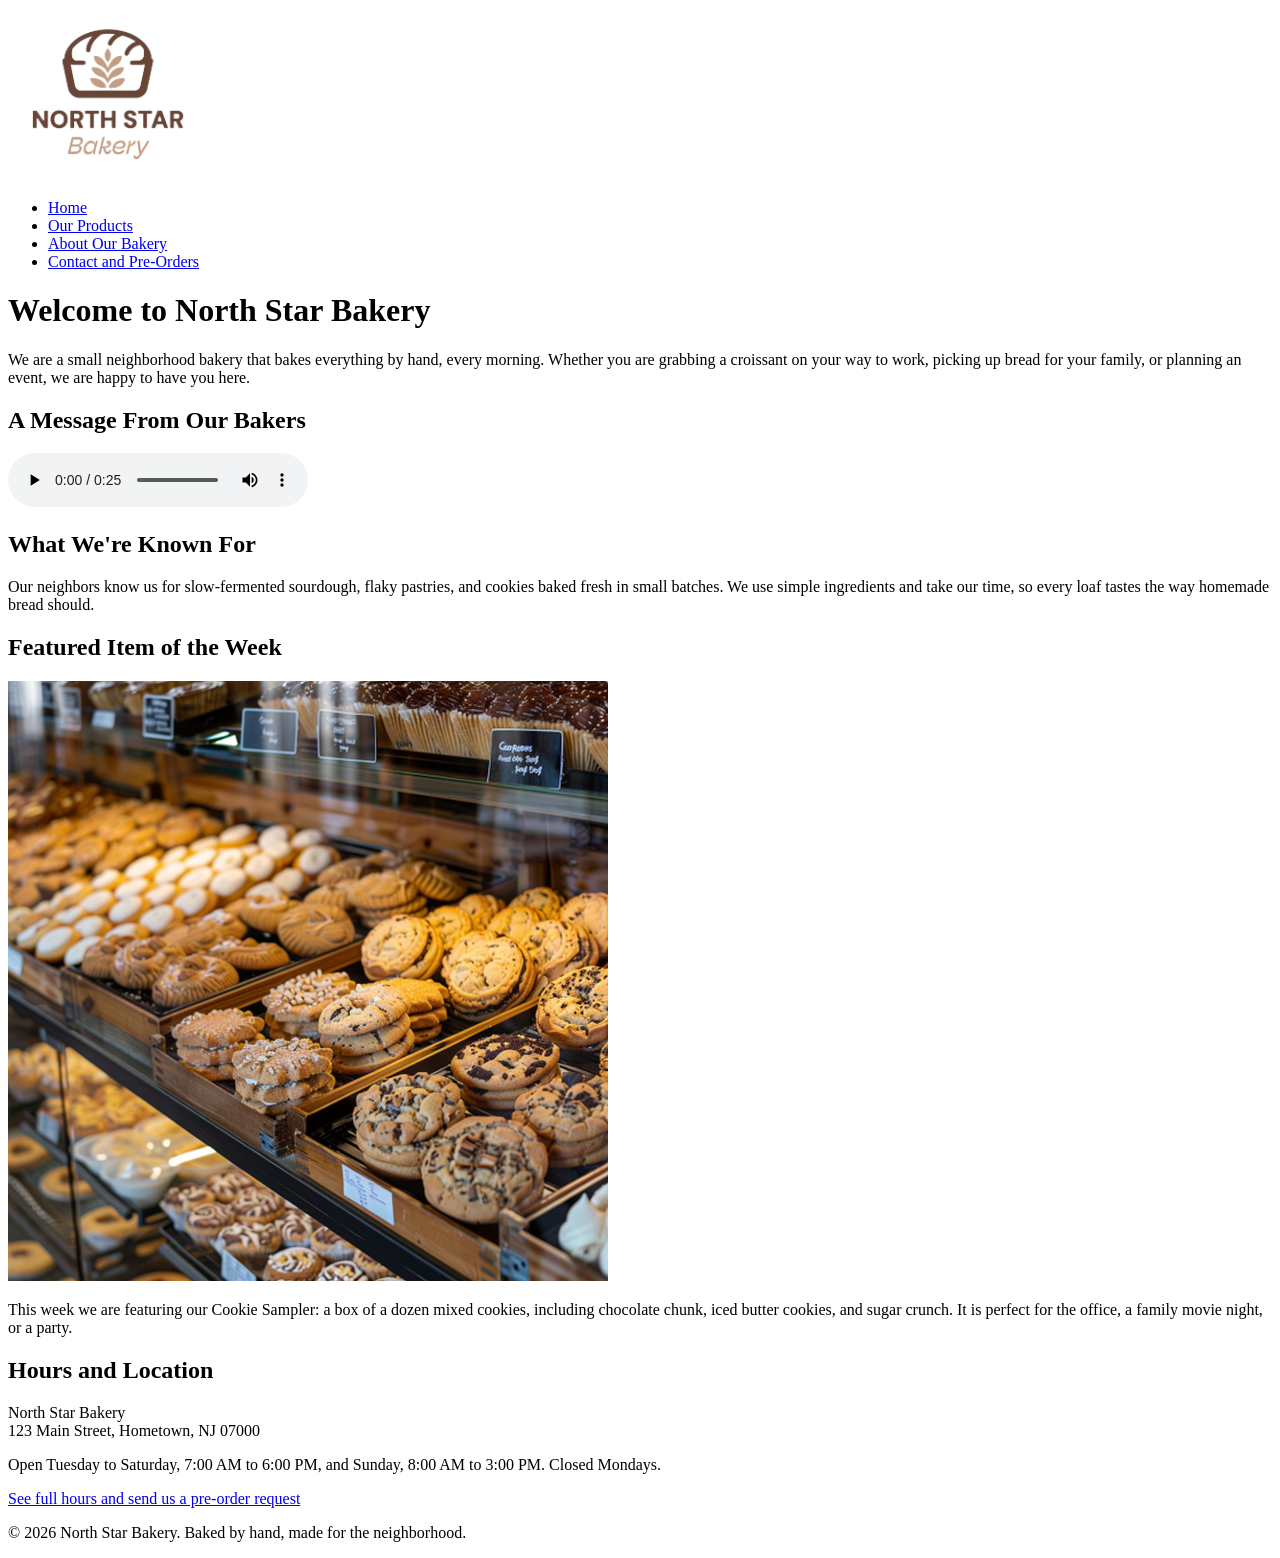
==== northstar/index.html @ fed6dbf9 "Project" ====
<!DOCTYPE html>
<html lang="en">
<head>
  <meta charset="UTF-8">
  <meta name="viewport" content="width=device-width, initial-scale=1.0">
  <title>Home | North Star Bakery</title>
</head>
<body>
  <header>
    <img src="bakery-logo.png" alt="North Star Bakery logo, a brown loaf of bread with a wheat stalk inside" width="200">
    <nav aria-label="Main navigation">
      <ul>
        <li><a href="index.html" aria-current="page">Home</a></li>
        <li><a href="products.html">Our Products</a></li>
        <li><a href="about.html">About Our Bakery</a></li>
        <li><a href="contact.html">Contact and Pre-Orders</a></li>
      </ul>
    </nav>
  </header>

  <main>
    <h1>Welcome to North Star Bakery</h1>
    <p>We are a small neighborhood bakery that bakes everything by hand, every morning. Whether you are grabbing a croissant on your way to work, picking up bread for your family, or planning an event, we are happy to have you here.</p>

    <section>
      <h2>A Message From Our Bakers</h2>
      <audio controls>
        <source src="bakery-welcome.mp3" type="audio/mpeg">
        Your browser does not support the audio element. In this welcome message, our bakers say hello, invite you to visit the shop, and remind you that pre-orders can be placed on our contact page.
      </audio>
    </section>

    <section>
      <h2>What We're Known For</h2>
      <p>Our neighbors know us for slow-fermented sourdough, flaky pastries, and cookies baked fresh in small batches. We use simple ingredients and take our time, so every loaf tastes the way homemade bread should.</p>
    </section>

    <section>
      <h2>Featured Item of the Week</h2>
      <picture>
        <source media="(min-width: 800px)" srcset="bakery-feature-large.jpg">
        <img src="bakery-feature-small.jpg" alt="Display case filled with fresh chocolate chip cookies, iced cookies, and sugar-topped sandwich cookies" width="600">
      </picture>
      <p>This week we are featuring our Cookie Sampler: a box of a dozen mixed cookies, including chocolate chunk, iced butter cookies, and sugar crunch. It is perfect for the office, a family movie night, or a party.</p>
    </section>

    <section>
      <h2>Hours and Location</h2>
      <p>North Star Bakery<br>
      123 Main Street, Hometown, NJ 07000</p>
      <p>Open Tuesday to Saturday, 7:00 AM to 6:00 PM, and Sunday, 8:00 AM to 3:00 PM. Closed Mondays.</p>
      <p><a href="contact.html">See full hours and send us a pre-order request</a></p>
    </section>
  </main>

  <footer>
    <p>&copy; 2026 North Star Bakery. Baked by hand, made for the neighborhood.</p>
  </footer>
</body>
</html>
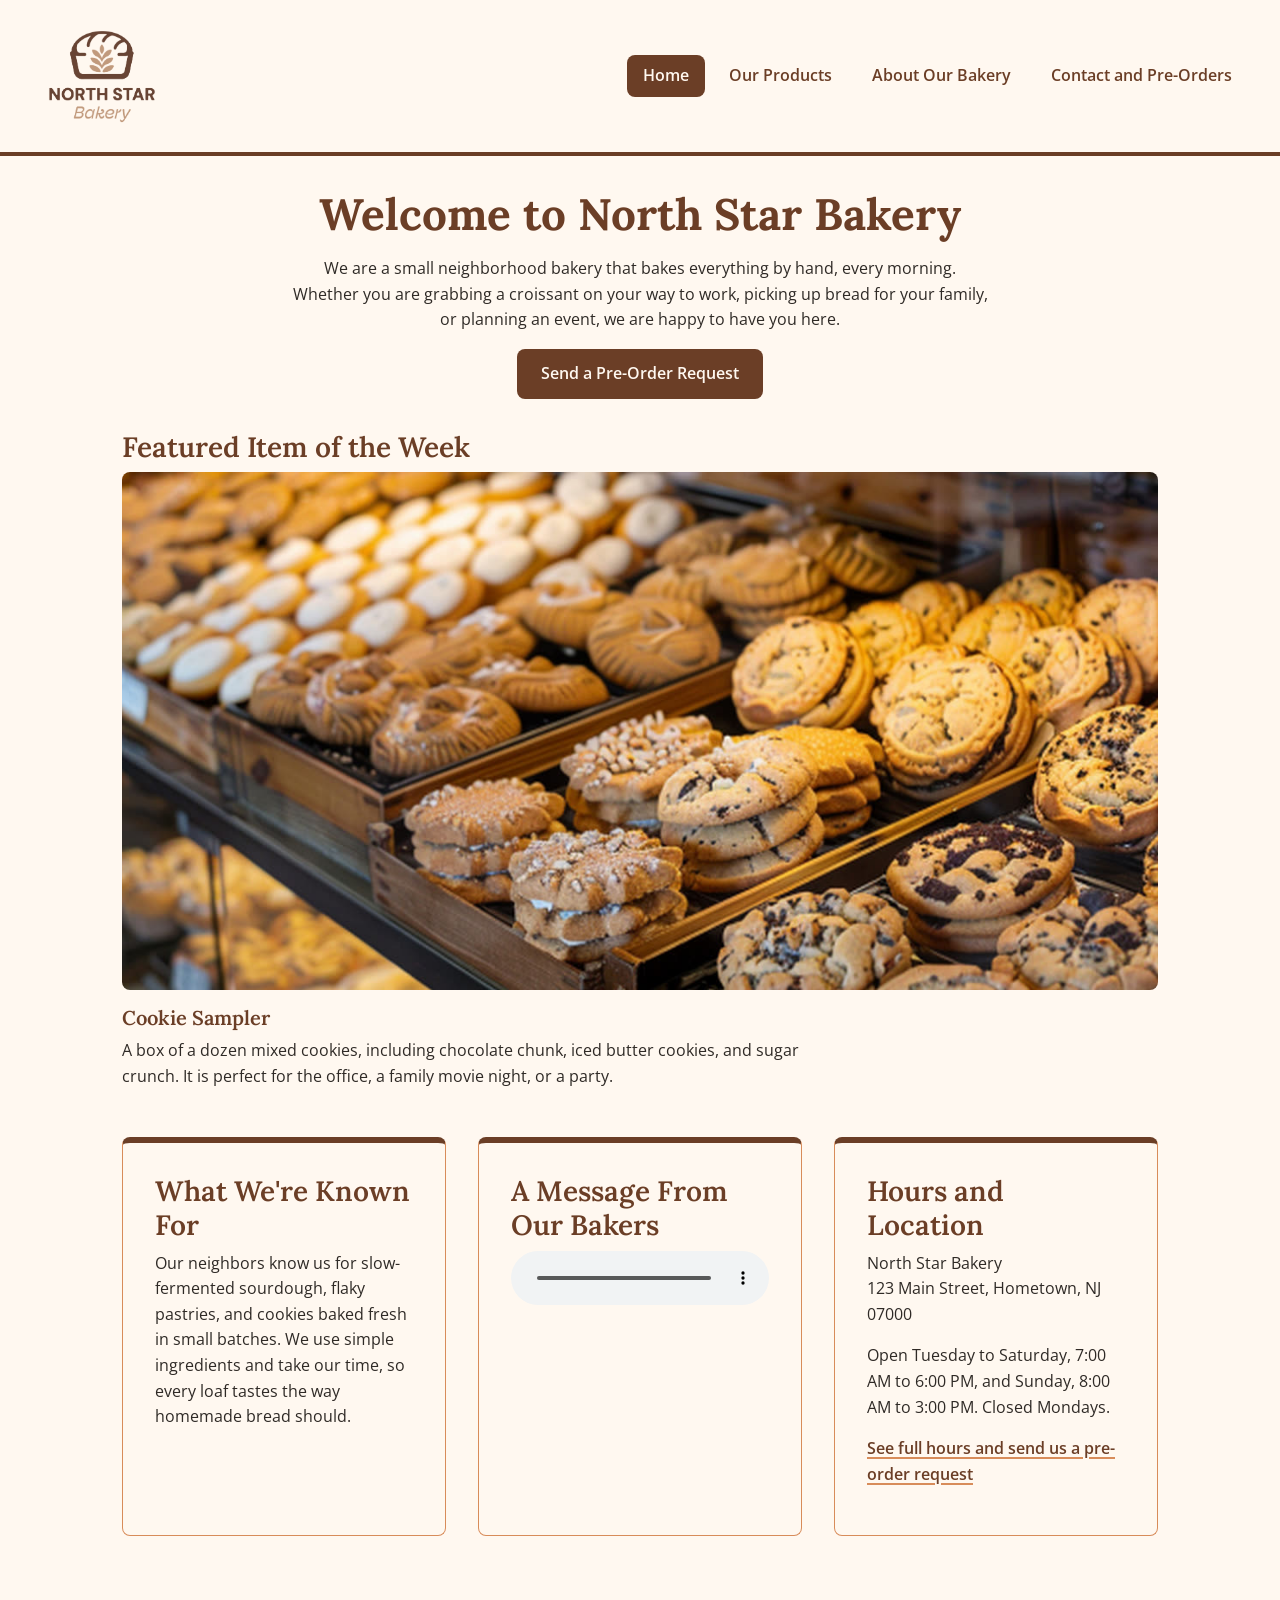
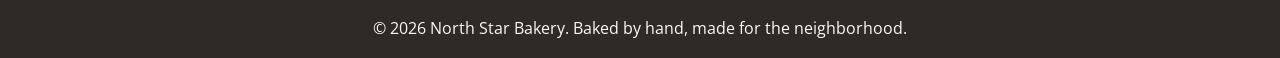
==== commit bcfe01cd: "Touchstone 3: add CSS and responsive layout" ====
--- a/northstar/index.html
+++ b/northstar/index.html
@@ -4,12 +4,18 @@
   <meta charset="UTF-8">
   <meta name="viewport" content="width=device-width, initial-scale=1.0">
   <title>Home | North Star Bakery</title>
+  <link rel="preconnect" href="https://fonts.googleapis.com">
+  <link rel="preconnect" href="https://fonts.gstatic.com" crossorigin>
+  <link href="https://fonts.googleapis.com/css2?family=Lora:wght@600;700&family=Open+Sans:wght@400;600&display=swap" rel="stylesheet">
+  <link rel="stylesheet" href="styles.css">
 </head>
 <body>
-  <header>
-    <img src="bakery-logo.png" alt="North Star Bakery logo, a brown loaf of bread with a wheat stalk inside" width="200">
+  <header class="site-header">
+    <a href="index.html" class="logo-link">
+      <img src="bakery-logo.png" alt="North Star Bakery logo, a brown loaf of bread with a wheat stalk inside" class="logo" width="200">
+    </a>
     <nav aria-label="Main navigation">
-      <ul>
+      <ul class="nav-list">
         <li><a href="index.html" aria-current="page">Home</a></li>
         <li><a href="products.html">Our Products</a></li>
         <li><a href="about.html">About Our Bakery</a></li>
@@ -19,41 +25,51 @@
   </header>
 
   <main>
-    <h1>Welcome to North Star Bakery</h1>
-    <p>We are a small neighborhood bakery that bakes everything by hand, every morning. Whether you are grabbing a croissant on your way to work, picking up bread for your family, or planning an event, we are happy to have you here.</p>
-
-    <section>
-      <h2>A Message From Our Bakers</h2>
-      <audio controls>
-        <source src="bakery-welcome.mp3" type="audio/mpeg">
-        Your browser does not support the audio element. In this welcome message, our bakers say hello, invite you to visit the shop, and remind you that pre-orders can be placed on our contact page.
-      </audio>
+    <section class="intro">
+      <h1>Welcome to North Star Bakery</h1>
+      <p>We are a small neighborhood bakery that bakes everything by hand, every morning. Whether you are grabbing a croissant on your way to work, picking up bread for your family, or planning an event, we are happy to have you here.</p>
+      <p><a href="contact.html" class="button">Send a Pre-Order Request</a></p>
     </section>
 
-    <section>
-      <h2>What We're Known For</h2>
-      <p>Our neighbors know us for slow-fermented sourdough, flaky pastries, and cookies baked fresh in small batches. We use simple ingredients and take our time, so every loaf tastes the way homemade bread should.</p>
+    <section class="feature">
+      <h2>Featured Item of the Week</h2>
+      <div class="feature-content">
+        <picture>
+          <source media="(min-width: 768px)" srcset="bakery-feature-large.jpg">
+          <img src="bakery-feature-small.jpg" alt="Display case filled with fresh chocolate chip cookies, iced cookies, and sugar-topped sandwich cookies" width="600">
+        </picture>
+        <div class="feature-text">
+          <h3>Cookie Sampler</h3>
+          <p>A box of a dozen mixed cookies, including chocolate chunk, iced butter cookies, and sugar crunch. It is perfect for the office, a family movie night, or a party.</p>
+        </div>
+      </div>
     </section>
 
-    <section>
-      <h2>Featured Item of the Week</h2>
-      <picture>
-        <source media="(min-width: 800px)" srcset="bakery-feature-large.jpg">
-        <img src="bakery-feature-small.jpg" alt="Display case filled with fresh chocolate chip cookies, iced cookies, and sugar-topped sandwich cookies" width="600">
-      </picture>
-      <p>This week we are featuring our Cookie Sampler: a box of a dozen mixed cookies, including chocolate chunk, iced butter cookies, and sugar crunch. It is perfect for the office, a family movie night, or a party.</p>
-    </section>
+    <div class="card-row">
+      <section class="card">
+        <h2>What We're Known For</h2>
+        <p>Our neighbors know us for slow-fermented sourdough, flaky pastries, and cookies baked fresh in small batches. We use simple ingredients and take our time, so every loaf tastes the way homemade bread should.</p>
+      </section>
 
-    <section>
-      <h2>Hours and Location</h2>
-      <p>North Star Bakery<br>
-      123 Main Street, Hometown, NJ 07000</p>
-      <p>Open Tuesday to Saturday, 7:00 AM to 6:00 PM, and Sunday, 8:00 AM to 3:00 PM. Closed Mondays.</p>
-      <p><a href="contact.html">See full hours and send us a pre-order request</a></p>
-    </section>
+      <section class="card">
+        <h2>A Message From Our Bakers</h2>
+        <audio controls>
+          <source src="bakery-welcome.mp3" type="audio/mpeg">
+          Your browser does not support the audio element. In this welcome message, our bakers say hello, invite you to visit the shop, and remind you that pre-orders can be placed on our contact page.
+        </audio>
+      </section>
+
+      <section class="card">
+        <h2>Hours and Location</h2>
+        <p>North Star Bakery<br>
+        123 Main Street, Hometown, NJ 07000</p>
+        <p>Open Tuesday to Saturday, 7:00 AM to 6:00 PM, and Sunday, 8:00 AM to 3:00 PM. Closed Mondays.</p>
+        <p><a href="contact.html">See full hours and send us a pre-order request</a></p>
+      </section>
+    </div>
   </main>
 
-  <footer>
+  <footer class="site-footer">
     <p>&copy; 2026 North Star Bakery. Baked by hand, made for the neighborhood.</p>
   </footer>
 </body>
--- a/northstar/styles.css
+++ b/northstar/styles.css
@@ -0,0 +1,443 @@
+/* =========================================================
+   North Star Bakery - Main Stylesheet
+   Touchstone 3 - Carlos Amaya
+
+   Color palette (4 colors):
+     Cream     #FFF8F0  - page background, light text on dark areas
+     Brown     #6B3E26  - headings, links, buttons, header border
+     Peach     #D88C5A  - accents only (borders, hover, focus)
+     Charcoal  #2F2A26  - body text and footer background
+
+   Fonts (2 families):
+     Lora       - headings (warm, classic serif)
+     Open Sans  - body text, nav, and forms (clean and easy to read)
+
+   Approach: mobile-first. The base styles are for small
+   screens. The media query at the bottom changes the layout
+   for screens 768px and wider.
+   ========================================================= */
+
+/* ---------- Color and spacing variables ---------- */
+:root {
+  --cream: #FFF8F0;
+  --brown: #6B3E26;
+  --peach: #D88C5A;
+  --charcoal: #2F2A26;
+
+  --space-sm: 0.5rem;
+  --space-md: 1rem;
+  --space-lg: 2rem;
+  --radius: 8px;
+}
+
+/* ---------- Base styles ---------- */
+* {
+  box-sizing: border-box;
+}
+
+body {
+  margin: 0;
+  background-color: var(--cream);
+  color: var(--charcoal);
+  font-family: "Open Sans", Arial, sans-serif;
+  font-size: 1rem;
+  line-height: 1.6;
+}
+
+img,
+video {
+  max-width: 100%;
+  height: auto;
+  display: block;
+}
+
+audio {
+  width: 100%;
+}
+
+/* ---------- Typography ---------- */
+h1,
+h2,
+h3 {
+  font-family: "Lora", Georgia, serif;
+  color: var(--brown);
+  line-height: 1.2;
+  margin-top: 0;
+}
+
+h1 {
+  font-size: 2rem;
+  font-weight: 700;
+  margin-bottom: var(--space-md);
+}
+
+h2 {
+  font-size: 1.5rem;
+  font-weight: 600;
+  margin-bottom: var(--space-sm);
+}
+
+h3 {
+  font-size: 1.25rem;
+  font-weight: 600;
+  margin-bottom: var(--space-sm);
+}
+
+p {
+  margin-top: 0;
+  margin-bottom: var(--space-md);
+}
+
+a {
+  color: var(--brown);
+  font-weight: 600;
+  text-decoration-color: var(--peach);
+  text-decoration-thickness: 2px;
+  text-underline-offset: 3px;
+}
+
+a:hover {
+  text-decoration-color: var(--brown);
+}
+
+/* Visible keyboard focus on every interactive element */
+a:focus-visible,
+button:focus-visible,
+input:focus-visible,
+select:focus-visible,
+textarea:focus-visible {
+  outline: 3px solid var(--peach);
+  outline-offset: 2px;
+}
+
+/* ---------- Header and navigation ---------- */
+.site-header {
+  display: flex;
+  flex-direction: column;
+  align-items: center;
+  gap: var(--space-sm);
+  padding: var(--space-md);
+  border-bottom: 4px solid var(--brown);
+}
+
+.logo {
+  width: 120px;
+  /* The logo has a white background. "multiply" blends the
+     white into the cream so there is no white box around it. */
+  mix-blend-mode: multiply;
+}
+
+.nav-list {
+  list-style: none;
+  margin: 0;
+  padding: 0;
+  display: flex;
+  flex-direction: column;
+  align-items: center;
+  gap: var(--space-sm);
+  width: 100%;
+}
+
+.nav-list a {
+  display: block;
+  padding: var(--space-sm) var(--space-md);
+  border-radius: var(--radius);
+  text-decoration: none;
+  color: var(--brown);
+}
+
+.nav-list a:hover {
+  background-color: var(--peach);
+  color: var(--charcoal);
+}
+
+/* Highlights the page the visitor is on */
+.nav-list a[aria-current="page"] {
+  background-color: var(--brown);
+  color: var(--cream);
+}
+
+/* ---------- Main layout ---------- */
+main {
+  max-width: 1100px;
+  margin: 0 auto;
+  padding: var(--space-lg) var(--space-md);
+}
+
+section {
+  margin-bottom: var(--space-lg);
+}
+
+.intro {
+  text-align: center;
+  max-width: 700px;
+  margin-left: auto;
+  margin-right: auto;
+}
+
+/* Cards stack on top of each other on small screens */
+.card-row {
+  display: flex;
+  flex-direction: column;
+  gap: var(--space-md);
+  margin-bottom: var(--space-lg);
+}
+
+.card {
+  flex: 1;
+  margin-bottom: 0;
+  padding: var(--space-md);
+  border: 1px solid var(--peach);
+  border-top: 6px solid var(--brown);
+  border-radius: var(--radius);
+}
+
+/* Image + text blocks (Products and About pages) */
+.split {
+  display: flex;
+  flex-direction: column;
+  gap: var(--space-md);
+}
+
+.split img {
+  border-radius: var(--radius);
+}
+
+/* Featured item and video */
+.feature-content {
+  display: flex;
+  flex-direction: column;
+  gap: var(--space-md);
+}
+
+.feature img,
+.feature video {
+  border-radius: var(--radius);
+  width: 100%;
+}
+
+figure {
+  margin: 0;
+}
+
+figcaption {
+  font-style: italic;
+  font-size: 0.95rem;
+  margin-top: var(--space-sm);
+  padding-left: var(--space-sm);
+  border-left: 4px solid var(--peach);
+}
+
+/* ---------- Buttons ---------- */
+.button {
+  display: inline-block;
+  padding: 0.75rem 1.5rem;
+  background-color: var(--brown);
+  color: var(--cream);
+  font-family: "Open Sans", Arial, sans-serif;
+  font-size: 1rem;
+  font-weight: 600;
+  text-decoration: none;
+  border: none;
+  border-radius: var(--radius);
+  cursor: pointer;
+}
+
+.button:hover {
+  background-color: var(--peach);
+  color: var(--charcoal);
+}
+
+/* ---------- Lists (menu, staff, hours) ---------- */
+.menu-list,
+.hours-list {
+  list-style: none;
+  padding: 0;
+  margin: 0;
+}
+
+.menu-list li {
+  padding: var(--space-sm) 0;
+  border-bottom: 1px dashed var(--peach);
+}
+
+.menu-list li:last-child {
+  border-bottom: none;
+}
+
+/* Product or staff name sits on its own line */
+.menu-list strong {
+  display: block;
+  color: var(--brown);
+}
+
+.price {
+  display: block;
+  font-weight: 600;
+}
+
+.hours-list li {
+  display: flex;
+  justify-content: space-between;
+  gap: var(--space-md);
+  padding: var(--space-sm) 0;
+  border-bottom: 1px dashed var(--peach);
+}
+
+.hours-list span:last-child {
+  text-align: right;
+}
+
+.hours-list li:last-child {
+  border-bottom: none;
+}
+
+address {
+  font-style: normal;
+}
+
+/* ---------- Contact form ---------- */
+.contact-layout {
+  display: flex;
+  flex-direction: column;
+  gap: var(--space-md);
+}
+
+.contact-info {
+  display: flex;
+  flex-direction: column;
+  gap: var(--space-md);
+}
+
+fieldset {
+  border: 1px solid var(--peach);
+  border-radius: var(--radius);
+  padding: var(--space-md);
+  margin: 0 0 var(--space-md) 0;
+}
+
+legend {
+  font-family: "Lora", Georgia, serif;
+  font-weight: 600;
+  color: var(--brown);
+  padding: 0 var(--space-sm);
+}
+
+.form-row {
+  display: flex;
+  flex-direction: column;
+  gap: 0.25rem;
+}
+
+label {
+  font-weight: 600;
+}
+
+input,
+select,
+textarea {
+  width: 100%;
+  padding: 0.6rem;
+  font-family: "Open Sans", Arial, sans-serif;
+  font-size: 1rem;
+  color: var(--charcoal);
+  background-color: var(--cream);
+  border: 2px solid var(--brown);
+  border-radius: var(--radius);
+}
+
+textarea {
+  resize: vertical;
+}
+
+/* ---------- Footer ---------- */
+.site-footer {
+  background-color: var(--charcoal);
+  color: var(--cream);
+  text-align: center;
+  padding: var(--space-md);
+}
+
+.site-footer p {
+  margin: 0;
+}
+
+/* =========================================================
+   Larger screens (tablets and desktops)
+   ========================================================= */
+@media (min-width: 768px) {
+  /* Logo on the left, navigation on the right */
+  .site-header {
+    flex-direction: row;
+    justify-content: space-between;
+    padding: var(--space-md) var(--space-lg);
+  }
+
+  .logo {
+    width: 140px;
+  }
+
+  /* Navigation links go side by side */
+  .nav-list {
+    flex-direction: row;
+    justify-content: flex-end;
+    width: auto;
+  }
+
+  h1 {
+    font-size: 2.75rem;
+  }
+
+  h2 {
+    font-size: 1.75rem;
+  }
+
+  main {
+    padding: var(--space-lg);
+  }
+
+  /* Cards sit next to each other in a row */
+  .card-row {
+    flex-direction: row;
+    gap: var(--space-lg);
+  }
+
+  .card {
+    padding: var(--space-lg);
+  }
+
+  /* Image on one side, text on the other */
+  .split {
+    flex-direction: row;
+    align-items: center;
+    gap: var(--space-lg);
+  }
+
+  .split > * {
+    flex: 1;
+  }
+
+  /* About page: Signature Loaf section flips sides */
+  .split.reverse {
+    flex-direction: row-reverse;
+  }
+
+  .feature-text {
+    max-width: 700px;
+  }
+
+  /* Contact page: form on the left, info on the right */
+  .contact-layout {
+    flex-direction: row;
+    align-items: flex-start;
+    gap: var(--space-lg);
+  }
+
+  .form-card {
+    flex: 2;
+  }
+
+  .contact-info {
+    flex: 1;
+  }
+}
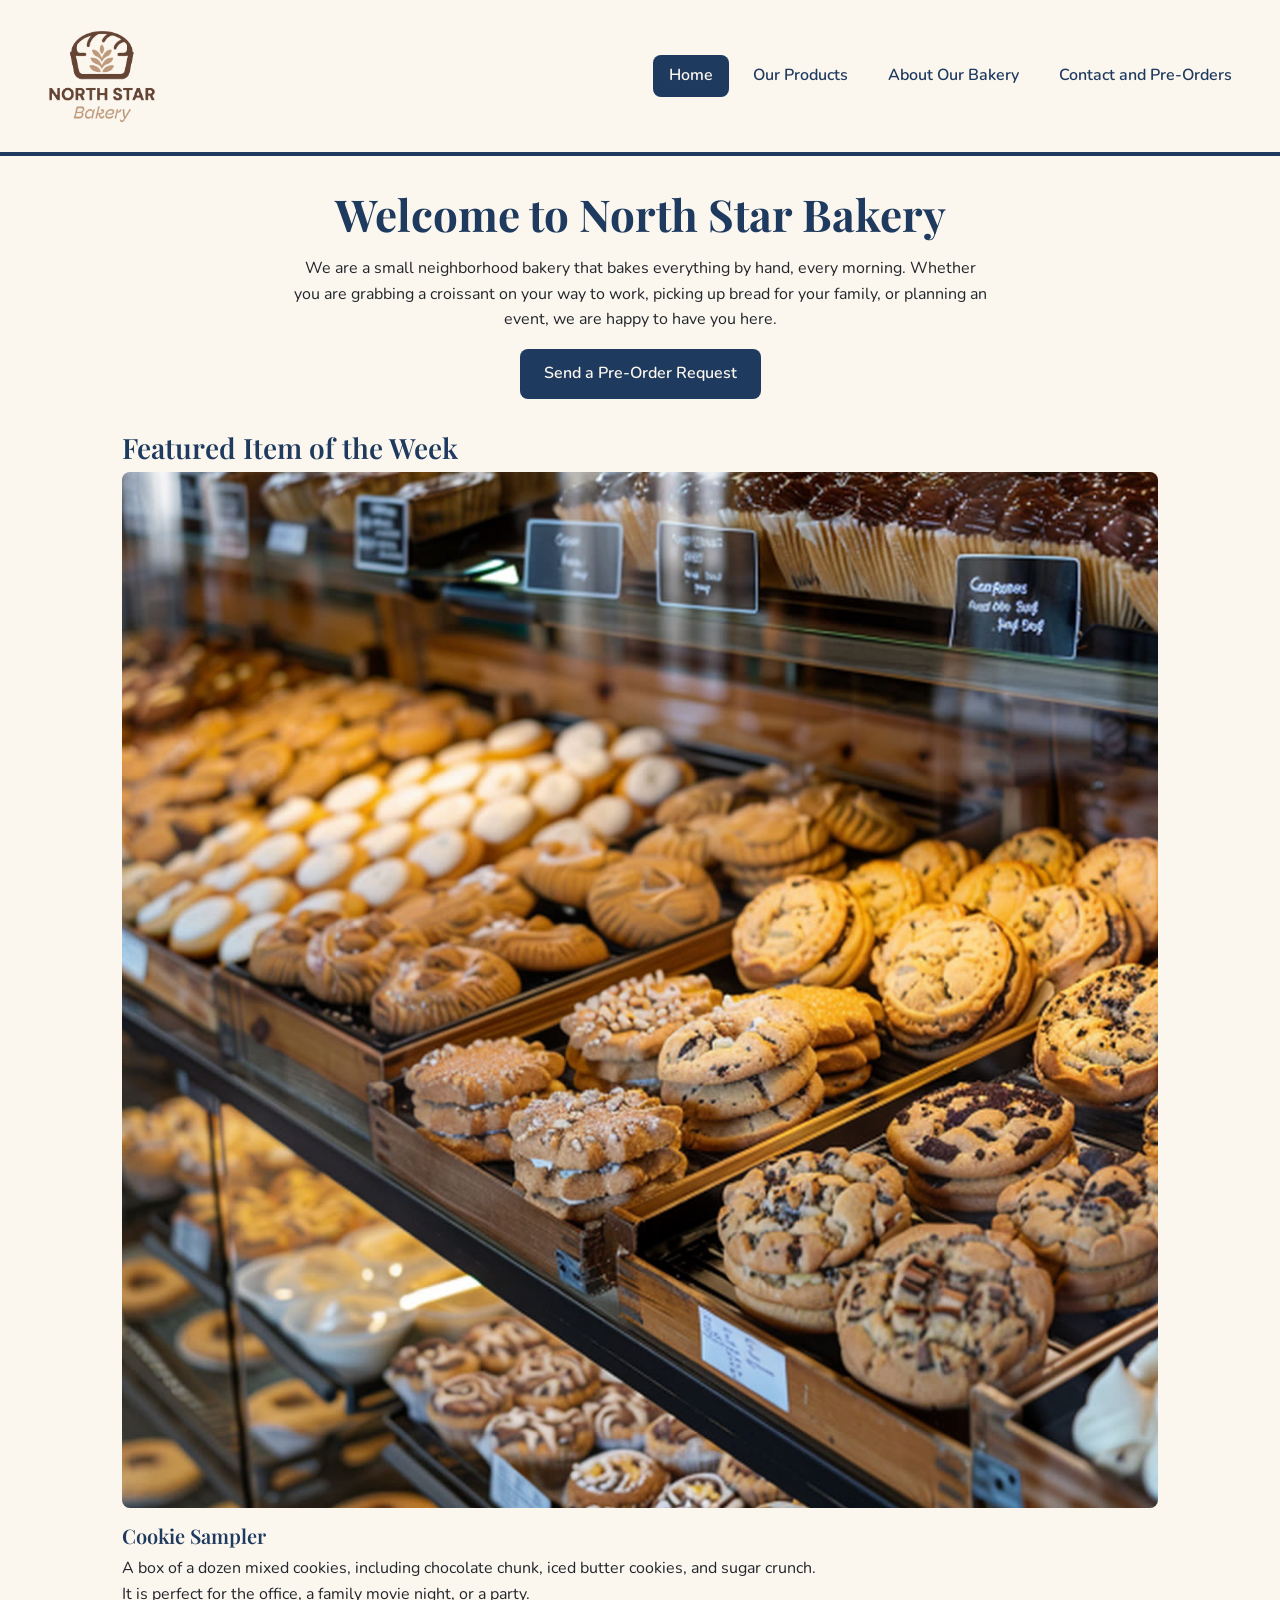
==== commit b2986abb: "Touchstone 3: CSS design with North Star Night palette" ====
--- a/northstar/index.html
+++ b/northstar/index.html
@@ -6,7 +6,7 @@
   <title>Home | North Star Bakery</title>
   <link rel="preconnect" href="https://fonts.googleapis.com">
   <link rel="preconnect" href="https://fonts.gstatic.com" crossorigin>
-  <link href="https://fonts.googleapis.com/css2?family=Lora:wght@600;700&family=Open+Sans:wght@400;600&display=swap" rel="stylesheet">
+  <link href="https://fonts.googleapis.com/css2?family=Nunito:wght@400;600;700&family=Playfair+Display:wght@600;700&display=swap" rel="stylesheet">
   <link rel="stylesheet" href="styles.css">
 </head>
 <body>
--- a/northstar/styles.css
+++ b/northstar/styles.css
@@ -2,15 +2,15 @@
    North Star Bakery - Main Stylesheet
    Touchstone 3 - Carlos Amaya
 
-   Color palette (4 colors):
-     Cream     #FFF8F0  - page background, light text on dark areas
-     Brown     #6B3E26  - headings, links, buttons, header border
-     Peach     #D88C5A  - accents only (borders, hover, focus)
-     Charcoal  #2F2A26  - body text and footer background
+   Color palette "North Star Night" (4 colors):
+     Navy   #1F3A5F  - the night sky: headings, links, buttons, header border
+     Gold   #E3B448  - the star: accents only (borders, hover, focus)
+     Ivory  #FBF7EF  - flour: page background, light text on dark areas
+     Ink    #22252B  - body text and footer background
 
    Fonts (2 families):
-     Lora       - headings (warm, classic serif)
-     Open Sans  - body text, nav, and forms (clean and easy to read)
+     Playfair Display - headings (elegant, like a bakery shop sign)
+     Nunito           - body text, nav, and forms (round, friendly, easy to read)
 
    Approach: mobile-first. The base styles are for small
    screens. The media query at the bottom changes the layout
@@ -19,10 +19,10 @@
 
 /* ---------- Color and spacing variables ---------- */
 :root {
-  --cream: #FFF8F0;
-  --brown: #6B3E26;
-  --peach: #D88C5A;
-  --charcoal: #2F2A26;
+  --ivory: #FBF7EF;
+  --navy: #1F3A5F;
+  --gold: #E3B448;
+  --ink: #22252B;
 
   --space-sm: 0.5rem;
   --space-md: 1rem;
@@ -37,9 +37,9 @@
 
 body {
   margin: 0;
-  background-color: var(--cream);
-  color: var(--charcoal);
-  font-family: "Open Sans", Arial, sans-serif;
+  background-color: var(--ivory);
+  color: var(--ink);
+  font-family: "Nunito", Arial, sans-serif;
   font-size: 1rem;
   line-height: 1.6;
 }
@@ -59,8 +59,8 @@
 h1,
 h2,
 h3 {
-  font-family: "Lora", Georgia, serif;
-  color: var(--brown);
+  font-family: "Playfair Display", Georgia, serif;
+  color: var(--navy);
   line-height: 1.2;
   margin-top: 0;
 }
@@ -89,15 +89,15 @@
 }
 
 a {
-  color: var(--brown);
-  font-weight: 600;
-  text-decoration-color: var(--peach);
+  color: var(--navy);
+  font-weight: 600;
+  text-decoration-color: var(--gold);
   text-decoration-thickness: 2px;
   text-underline-offset: 3px;
 }
 
 a:hover {
-  text-decoration-color: var(--brown);
+  text-decoration-color: var(--navy);
 }
 
 /* Visible keyboard focus on every interactive element */
@@ -106,7 +106,7 @@
 input:focus-visible,
 select:focus-visible,
 textarea:focus-visible {
-  outline: 3px solid var(--peach);
+  outline: 3px solid var(--gold);
   outline-offset: 2px;
 }
 
@@ -117,13 +117,13 @@
   align-items: center;
   gap: var(--space-sm);
   padding: var(--space-md);
-  border-bottom: 4px solid var(--brown);
+  border-bottom: 4px solid var(--navy);
 }
 
 .logo {
   width: 120px;
   /* The logo has a white background. "multiply" blends the
-     white into the cream so there is no white box around it. */
+     white into the ivory background so there is no white box around it. */
   mix-blend-mode: multiply;
 }
 
@@ -143,18 +143,18 @@
   padding: var(--space-sm) var(--space-md);
   border-radius: var(--radius);
   text-decoration: none;
-  color: var(--brown);
+  color: var(--navy);
 }
 
 .nav-list a:hover {
-  background-color: var(--peach);
-  color: var(--charcoal);
+  background-color: var(--gold);
+  color: var(--ink);
 }
 
 /* Highlights the page the visitor is on */
 .nav-list a[aria-current="page"] {
-  background-color: var(--brown);
-  color: var(--cream);
+  background-color: var(--navy);
+  color: var(--ivory);
 }
 
 /* ---------- Main layout ---------- */
@@ -187,8 +187,8 @@
   flex: 1;
   margin-bottom: 0;
   padding: var(--space-md);
-  border: 1px solid var(--peach);
-  border-top: 6px solid var(--brown);
+  border: 1px solid var(--gold);
+  border-top: 6px solid var(--navy);
   border-radius: var(--radius);
 }
 
@@ -225,16 +225,16 @@
   font-size: 0.95rem;
   margin-top: var(--space-sm);
   padding-left: var(--space-sm);
-  border-left: 4px solid var(--peach);
+  border-left: 4px solid var(--gold);
 }
 
 /* ---------- Buttons ---------- */
 .button {
   display: inline-block;
   padding: 0.75rem 1.5rem;
-  background-color: var(--brown);
-  color: var(--cream);
-  font-family: "Open Sans", Arial, sans-serif;
+  background-color: var(--navy);
+  color: var(--ivory);
+  font-family: "Nunito", Arial, sans-serif;
   font-size: 1rem;
   font-weight: 600;
   text-decoration: none;
@@ -244,8 +244,8 @@
 }
 
 .button:hover {
-  background-color: var(--peach);
-  color: var(--charcoal);
+  background-color: var(--gold);
+  color: var(--ink);
 }
 
 /* ---------- Lists (menu, staff, hours) ---------- */
@@ -258,7 +258,7 @@
 
 .menu-list li {
   padding: var(--space-sm) 0;
-  border-bottom: 1px dashed var(--peach);
+  border-bottom: 1px dashed var(--gold);
 }
 
 .menu-list li:last-child {
@@ -268,7 +268,7 @@
 /* Product or staff name sits on its own line */
 .menu-list strong {
   display: block;
-  color: var(--brown);
+  color: var(--navy);
 }
 
 .price {
@@ -281,7 +281,7 @@
   justify-content: space-between;
   gap: var(--space-md);
   padding: var(--space-sm) 0;
-  border-bottom: 1px dashed var(--peach);
+  border-bottom: 1px dashed var(--gold);
 }
 
 .hours-list span:last-child {
@@ -310,16 +310,16 @@
 }
 
 fieldset {
-  border: 1px solid var(--peach);
+  border: 1px solid var(--gold);
   border-radius: var(--radius);
   padding: var(--space-md);
   margin: 0 0 var(--space-md) 0;
 }
 
 legend {
-  font-family: "Lora", Georgia, serif;
-  font-weight: 600;
-  color: var(--brown);
+  font-family: "Playfair Display", Georgia, serif;
+  font-weight: 600;
+  color: var(--navy);
   padding: 0 var(--space-sm);
 }
 
@@ -338,11 +338,11 @@
 textarea {
   width: 100%;
   padding: 0.6rem;
-  font-family: "Open Sans", Arial, sans-serif;
+  font-family: "Nunito", Arial, sans-serif;
   font-size: 1rem;
-  color: var(--charcoal);
-  background-color: var(--cream);
-  border: 2px solid var(--brown);
+  color: var(--ink);
+  background-color: var(--ivory);
+  border: 2px solid var(--navy);
   border-radius: var(--radius);
 }
 
@@ -352,8 +352,8 @@
 
 /* ---------- Footer ---------- */
 .site-footer {
-  background-color: var(--charcoal);
-  color: var(--cream);
+  background-color: var(--ink);
+  color: var(--ivory);
   text-align: center;
   padding: var(--space-md);
 }
